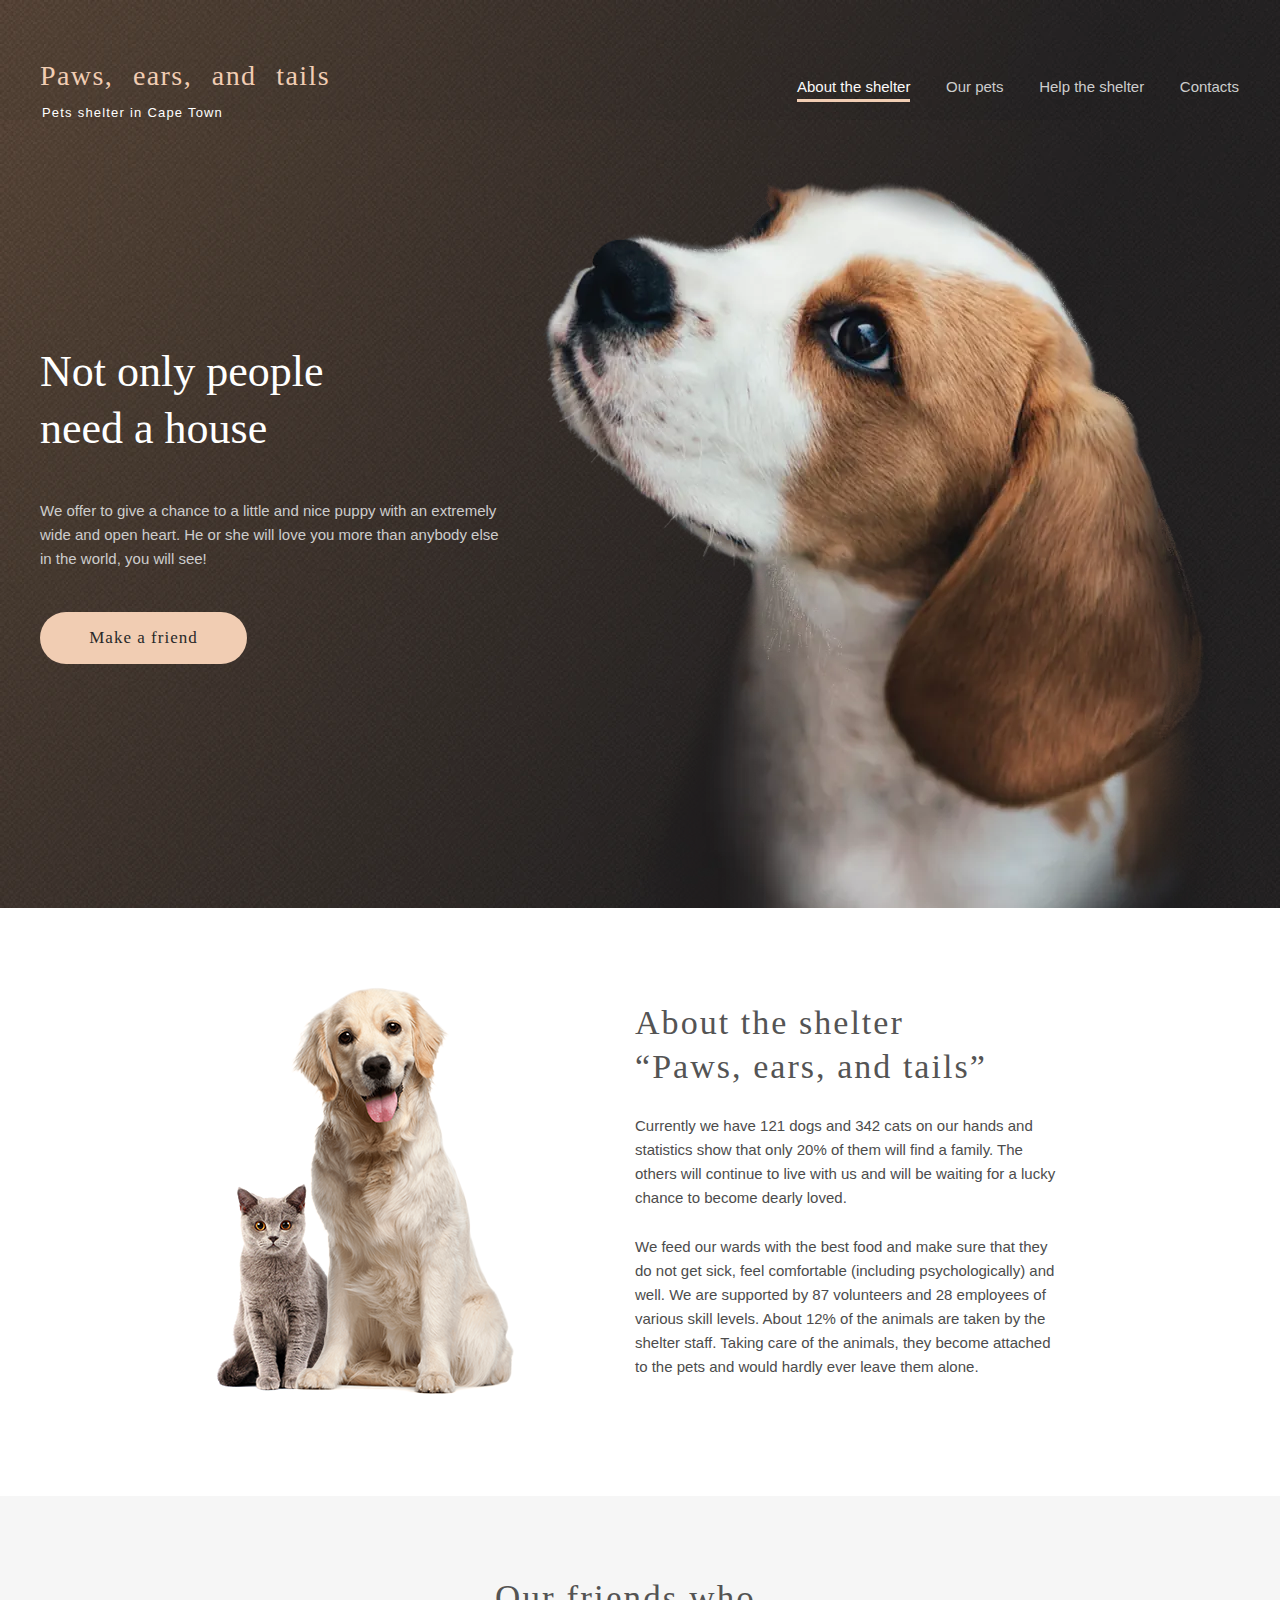
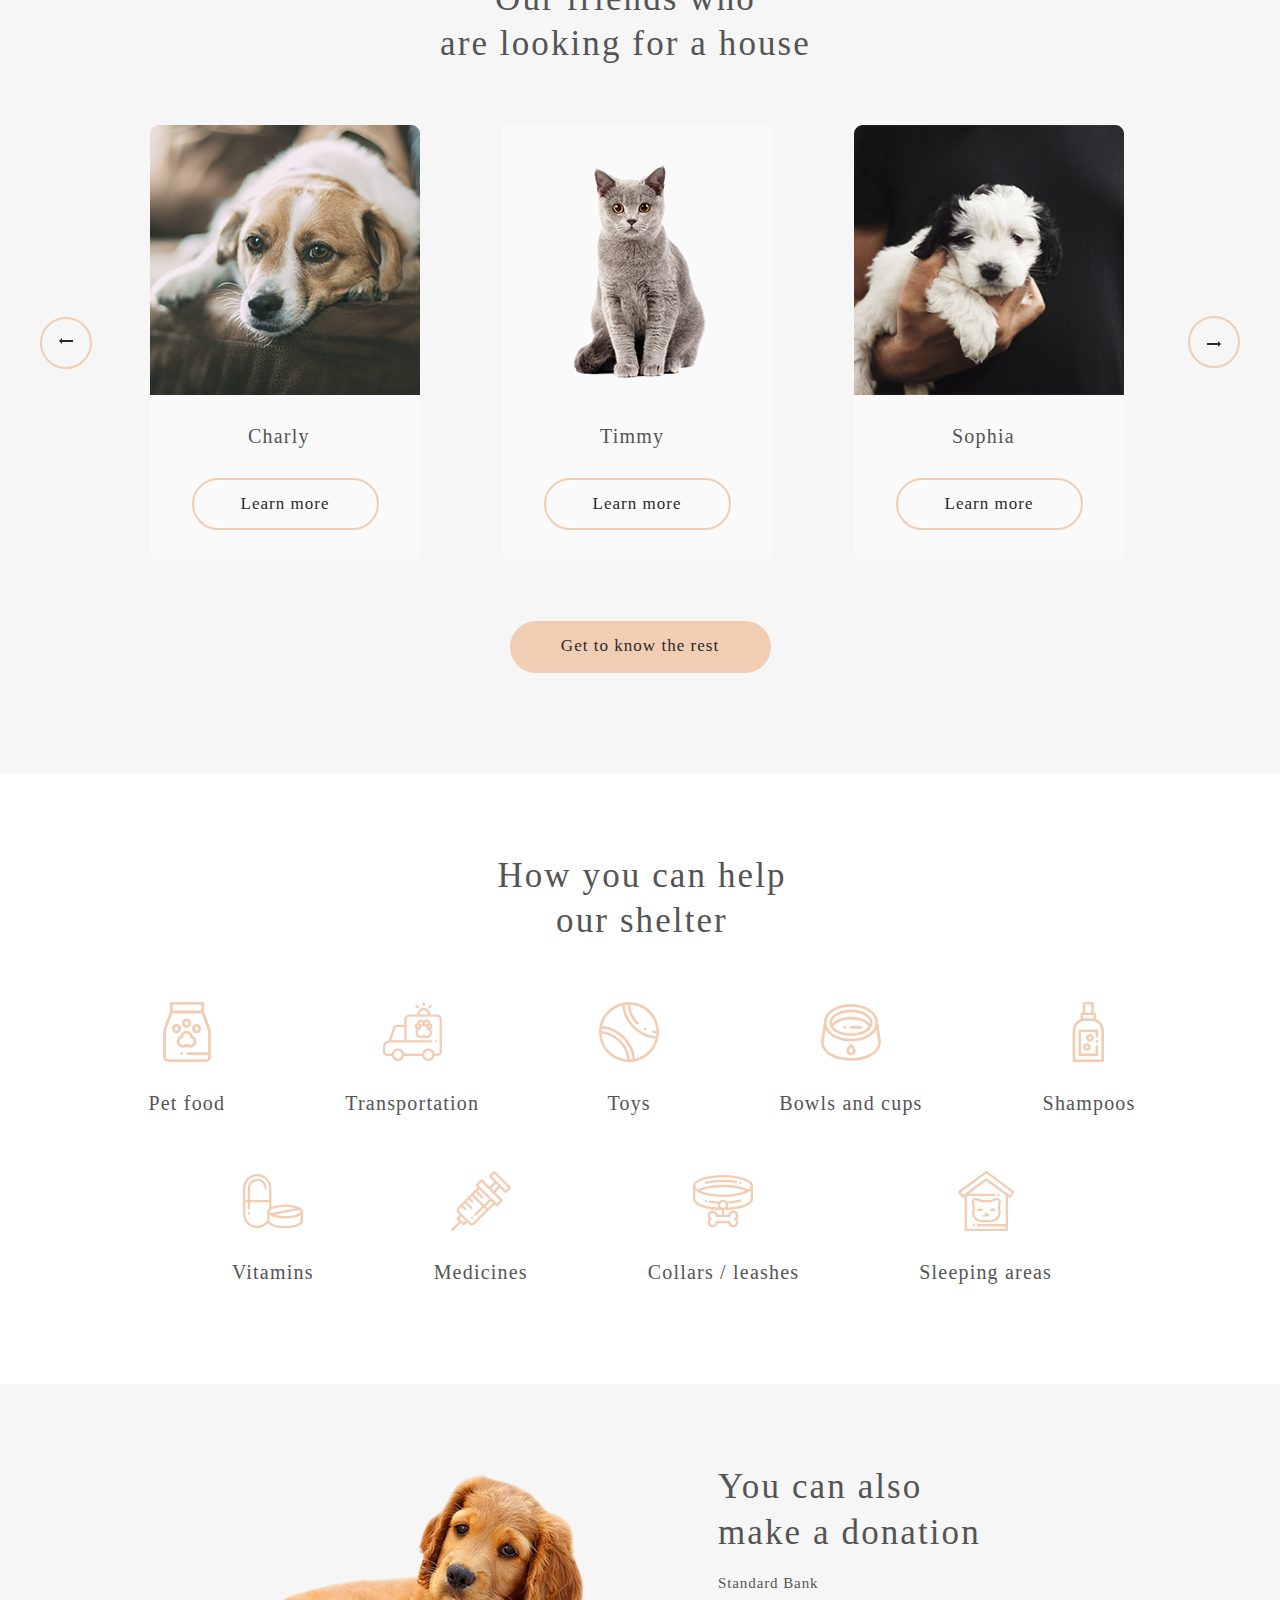
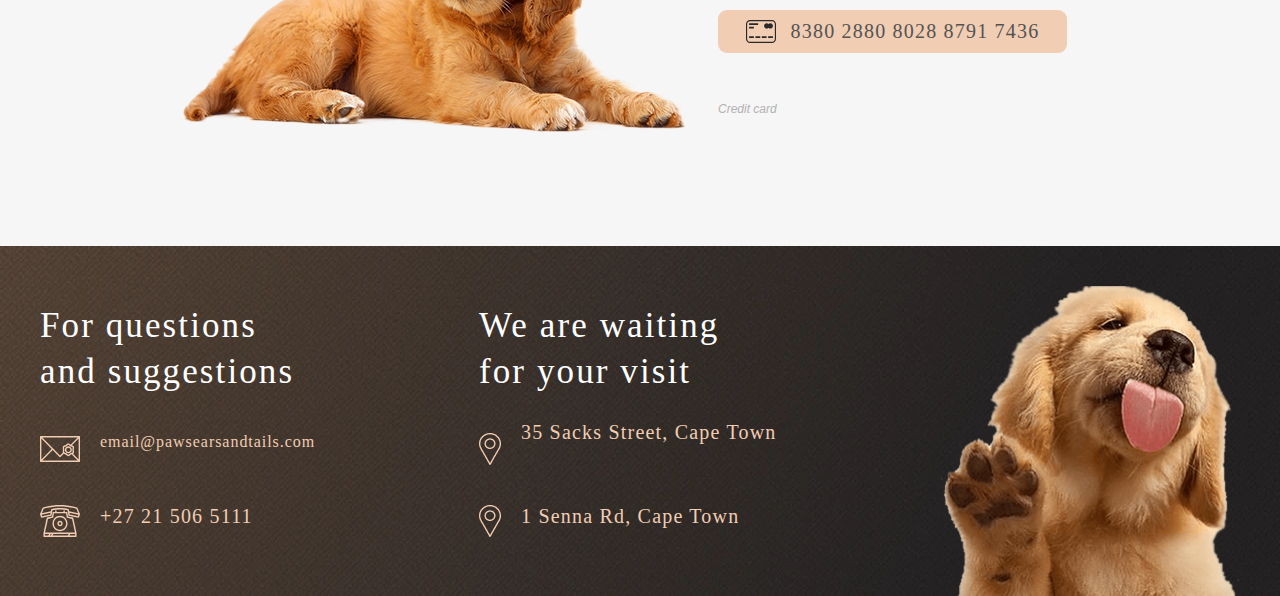
==== index.html @ d5a1379d "add index.html in root dir" ====
<!DOCTYPE html>
<html lang="en">

<head>
    <meta charset="UTF-8">
    <meta http-equiv="X-UA-Compatible" content="IE=edge">
    <meta name="viewport" content="width=device-width, initial-scale=1.0">
    <title>Paws, ears, and tails - a pet sheslter</title>
    <link rel="stylesheet" href="./pages/main/style.css">
    <link rel="icon" type="image/x-icon" href="favicon.ico">
</head>

<body>
    <div class="popup-pad">
        <div class="popup-window">
            <button class="close_buton">
                <img class="modal_close" src="./assets/icons/close.svg" alt="Modal window close button">
            </button>
            <div class="popup-image"><img id="popup-image" src="./assets/images/scarlett.png" alt="Scarlett"></div>
            <div class="popup-text" id="popup-text">
                <div class="popup-name">Jennifer</div>
                <div class="popup-typebreed">Dog - Jack Russell Terrier</div>
                <div class="popup-description">Scarlett is a happy, playful girl who will make you laugh and smile. She
                    forms a bond quickly and will make a loyal
                    companion and a wonderful family dog or a good companion for a single individual too since she likes
                    to hang out and be
                    with her human.</div>
                <ul class="popup-ul">
                    <li><span>Age:</span> 2 months</li>
                    <li><span>Inoculations:</span> parainfluenza</li>
                    <li><span>Diseases:</span> ---</li>
                    <li><span>Parasites:</span> ---</li>
                </ul>

            </div>
        </div>
    </div>
    <div class="burger-button">
        <a href="javascript:void(0);" class="icon">
            <div class="hamburger">
                <div class="hamburger__line"></div>
                <div class="hamburger__line"></div>
                <div class="hamburger__line"></div>
            </div>
        </a>
    </div>
    <div class="black-pad"></div>
    <div class=" burger-menu-outer">
        <div class="mobile-container" id="hamburger-menu">
            <!-- Top Navigation Menu -->
            <!-- <div class="topnav"> -->
            <!-- <a href="#home" class="active">Logo</a> -->
            <div class="mobile-header-section">
                <div class="wrapper">
                    <header>
                        <div class="mobile-header">
                            <div class="mobile-menu-container">
                                <div class="mobile-menu-top">
                                    <div class="mobile-logo">
                                        <a href="./main/index.html">
                                            <h1 class="mobile-logo-title">Paws, ears, and tails<span></span>
                                            </h1>
                                            <div class="mobile-logo-subtitle">Pets shelter in Cape Town<span></span>
                                            </div>
                                        </a>
                                    </div>
                                </div>
                                <nav class="mobile-nav">
                                    <ul class="mobile-nav-links">
                                        <li class="mobile-nav-links-item active">
                                            About the shelter
                                        </li>
                                        <li class="mobile-nav-links-item"><a href="../pets/index.html">Our pets</a></li>
                                        <li class="mobile-nav-links-item"><a href="#help">Help the shelter</a></li>
                                        <li class="mobile-nav-links-item"><a href="#footer">Contacts</a></li>
                                    </ul>
                                </nav>
                            </div>
                        </div>
                    </header>
                </div>
            </div>
        </div>
    </div>
    <div class="header-section">
        <div class="wrapper">
            <header>
                <div class="header">
                    <div class="header-logo"><a href="./pages/main/index.html">
                            <h1 class="header-logo-title">Paws, ears, and tails<span></span>
                            </h1>
                            <div class="header-logo-subtitle">Pets shelter in Cape Town<span></span></div>
                        </a>

                    </div>
                    <nav class="header-nav">
                        <ul class="header-nav-links">
                            <li class="header-nav-links-item active">
                                About the shelter
                            </li>
                            <li class="header-nav-links-item"><a href="./pages/pets/index.html">Our pets</a></li>
                            <li class="header-nav-links-item"><a href="#help">Help the shelter</a></li>
                            <li class="header-nav-links-item"><a href="#footer">Contacts</a></li>
                        </ul>
                    </nav>
                </div>

            </header>
        </div>
    </div>
    <!--  START-SCREEN SECTION -->
    <section class="section-start-screen">
        <div class="wrapper">
            <main class="start-screen-content">
                <div class="content">
                    <div class="content-heading">
                        Not only people need a house
                    </div>
                    <div class="content-subheading">
                        We offer to give a chance to a little
                        and nice puppy with an extremely wide and
                        open heart. He or she will love you more
                        than anybody else in the world, you will see!
                    </div>
                    <div class="button-primary-wrapper">
                        <div class="button-primary">
                            <a href="#pets">
                                <div class="button-primary-text">
                                    Make a friend
                                </div>
                            </a>
                        </div>
                    </div>
                </div>
                <div class="start-screen-image">
                    <img src="./assets/images/start-screen-puppy.webp" alt="Paws, ears, and tails" class="start-screen">
                </div>
            </main>
        </div>
    </section>

    <!-- ABOUT SECTION -->
    <section class="section-about" id="about">
        <div class="wrapper">
            <main class="about-content">
                <div class="about-image">
                    <img src="./assets/images/about-pets.png" alt="Cat and dog">
                </div>
                <div class="about-content-text">
                    <div class="about-content-heading">
                        About the shelter “Paws, ears, and tails”
                    </div>
                    <div class="about-content-subheading">
                        Currently we have 121 dogs and 342 cats on our hands and statistics show that only 20% of them
                        will find a family. The
                        others will continue to live with us and will be waiting for a lucky chance to become dearly
                        loved.
                    </div>
                    <div class="about-content-subheading">
                        We feed our wards with the best food and make sure that they do not get sick, feel comfortable
                        (including
                        psychologically) and well. We are supported by 87 volunteers and 28 employees of various skill
                        levels. About 12% of the
                        animals are taken by the shelter staff. Taking care of the animals, they become attached to the
                        pets and would hardly
                        ever leave them alone.
                    </div>
                </div>

            </main>
        </div>
    </section>


    <!-- PETS SECTION with slider-->
    <section class="section-pets" id="pets">
        <div class="wrapper">
            <main class="pets-content">
                <div class="pets-content-heading">
                    Our friends who</br>
                    are looking for a house
                </div>
                <div class="slider">
                    <div class="slider-arrow">
                        <div class="button-arrow" id="button-left1">
                            <!-- <a href=""> -->
                            <img src="./assets/icons/arrow-left.png" alt="Arrow left" class="slider-arrow-img">
                            <!-- </a> -->
                        </div>
                    </div>
                    <div class="carousel-wrapper" id="carousel-wrapper">
                        <div class="carousel" id="carousel">
                            <div class="carousel-cards" id="cards-left">
                                <div class="card">
                                    <img src="./assets/images/pets-katrine.png" alt="Katrine's photo"
                                        class="card-image">
                                    <div class="card-name">Katrine</div>
                                    <div class="card-button">
                                        <a href="">
                                            <div class="card-button-text">Learn more</div>
                                        </a>
                                    </div>
                                </div>
                                <div class="card">
                                    <img src="./assets/images/pets-jennifer.png" alt="Jennifer's photo"
                                        class="card-image">
                                    <div class="card-name">Jennifer</div>
                                    <div class="card-button">
                                        <a href="">
                                            <div class="card-button-text">Learn more</div>
                                        </a>
                                    </div>
                                </div>
                                <div class="card">
                                    <img src="./assets/images/pets-woody.png" alt="Woody's photo" class="card-image">
                                    <div class="card-name">Woody</div>
                                    <div class="card-button">
                                        <a href="">
                                            <div class="card-button-text">Learn more</div>
                                        </a>
                                    </div>
                                </div>
                            </div>
                            <div class="carousel-cards" id="cards-active">
                                <div class="card">
                                    <img src="./assets/images/pets-katrine.png" alt="Katrine's photo"
                                        class="card-image">
                                    <div class="card-name">Katrine</div>
                                    <div class="card-button">
                                        <a href="">
                                            <div class="card-button-text">Learn more</div>
                                        </a>
                                    </div>
                                </div>
                                <div class="card">
                                    <img src="./assets/images/pets-jennifer.png" alt="Jennifer's photo"
                                        class="card-image">
                                    <div class="card-name">Jennifer</div>
                                    <div class="card-button">
                                        <a href="">
                                            <div class="card-button-text">Learn more</div>
                                        </a>
                                    </div>
                                </div>
                                <div class="card">
                                    <img src="./assets/images/pets-woody.png" alt="Woody's photo" class="card-image">
                                    <div class="card-name">Woody</div>
                                    <div class="card-button">
                                        <a href="">
                                            <div class="card-button-text">Learn more</div>
                                        </a>
                                    </div>
                                </div>
                            </div>
                            <div class="carousel-cards" id="cards-right">
                                <div class="card">
                                    <img src="./assets/images/pets-katrine.png" alt="Katrine's photo"
                                        class="card-image">
                                    <div class="card-name">Katrine</div>
                                    <div class="card-button">
                                        <a href="">
                                            <div class="card-button-text">Learn more</div>
                                        </a>
                                    </div>
                                </div>
                                <div class="card">
                                    <img src="./assets/images/pets-jennifer.png" alt="Jennifer's photo"
                                        class="card-image">
                                    <div class="card-name">Jennifer</div>
                                    <div class="card-button">
                                        <a href="">
                                            <div class="card-button-text">Learn more</div>
                                        </a>
                                    </div>
                                </div>
                                <div class="card">
                                    <img src="./assets/images/pets-woody.png" alt="Woody's photo" class="card-image">
                                    <div class="card-name">Woody</div>
                                    <div class="card-button">
                                        <a href="">
                                            <div class="card-button-text">Learn more</div>
                                        </a>
                                    </div>
                                </div>
                            </div>
                        </div>
                    </div>
                    <div class="slider-arrow right">
                        <div class="button-arrow" id="button-right1">
                            <!-- <a href=""> -->
                            <img src="./assets/icons/arrow-left.png" alt="Arrow right" class="slider-arrow-img">
                            <!-- </a> -->
                        </div>
                    </div>
                    <div class="slider-arrows-mobile">
                        <div class="slider-arrow">
                            <div class="button-arrow" id="button-left2">
                                <!-- <a href=""> -->
                                <img src="./assets/icons/arrow-left.png" alt="Arrow left" class="slider-arrow-img">
                                <!-- </a> -->
                            </div>
                        </div>
                        <div class="slider-arrow right">
                            <div class="button-arrow" id="button-right2">
                                <!-- <a href=""> -->
                                <img src="./assets/icons/arrow-left.png" alt="Arrow right" class="slider-arrow-img">
                                <!-- </a> -->
                            </div>
                        </div>
                    </div>
                </div>

                <div class="button-primary" id="button-pets">
                    <a href="./pages/pets/index.html">
                        <div class="card-button-text">Get to know the rest</div>
                    </a>
                </div>

        </div>
        </main>
        </div>
    </section>

    <!-- HELP SECTION -->
    <section class="section-help" id="help">
        <div class="wrapper">
            <main class="help-content">
                <div class="help-content-heading">
                    How you can help<br />
                    our shelter
                </div>
                <div class="help-list">
                    <div class="help-card">
                        <img src="./assets/icons/icon-pet-food.svg" alt="Pet food" class="help-card-image">
                        <div class="help-card-text">Pet food</div>
                    </div>
                    <div class="help-card">
                        <img src="./assets/icons/icon-transportation.svg" alt="Transportation" class="help-card-image">
                        <div class="help-card-text">Transportation</div>
                    </div>
                    <div class="help-card">
                        <img src="./assets/icons/icon-toys.svg" alt="Toys" class="help-card-image">
                        <div class="help-card-text">Toys</div>
                    </div>
                    <div class="help-card">
                        <img src="./assets/icons/icon-bowls-and-cups.svg" alt="Bowls and cups" class="help-card-image">
                        <div class="help-card-text">Bowls and cups</div>
                    </div>
                    <div class="help-card">
                        <img src="./assets/icons/icon-shampoos.svg" alt="Shampoos" class="help-card-image">
                        <div class="help-card-text">Shampoos</div>
                    </div>
                    <div class="help-card">
                        <img src="./assets/icons/icon-vitamins.svg" alt="Vitamins" class="help-card-image">
                        <div class="help-card-text">Vitamins</div>
                    </div>
                    <div class="help-card">
                        <img src="./assets/icons/icon-medicines.svg" alt="Medicines" class="help-card-image">
                        <div class="help-card-text">Medicines</div>
                    </div>
                    <div class="help-card">
                        <img src="./assets/icons/icon-collars-leashes.svg" alt="Collars / leashes"
                            class="help-card-image">
                        <div class="help-card-text">Collars / leashes</div>
                    </div>
                    <div class="help-card">
                        <img src="./assets/icons/icon-sleeping-area.svg" alt="Sleeping areas" class="help-card-image">
                        <div class="help-card-text">Sleeping areas</div>
                    </div>
                </div>
        </div>

        </main>
        </div>
    </section>

    <!-- DONATION SECTION -->
    <section class="section-donation" id="donation">
        <div class="wrapper">
            <main class="donation-content">
                <img src="./assets/images/donation-dog.png" alt="" class="donation-image">
                <div class="donation-content-text">
                    <div class="donation-content-heading">
                        You can also<br /> make a donation
                    </div>
                    <div class="donation-content-bank-name">
                        Standard Bank
                    </div>
                    <a href="#" onClick="()=>{return false;}">

                        <div class="donation-credit-card">
                            <img src="./assets/icons/credit-card.svg" alt="Credit card">
                            <div class="donation-credit-card-number">
                                8380 2880 8028 8791 7436
                            </div>
                        </div>
                    </a>
                    <div class="donation-content-legal">
                        Credit card
                    </div>
                </div>

            </main>
        </div>
    </section>

    <!--  FOOTER SECTION -->
    <footer class="section-footer" id="footer">
        <div class="wrapper">
            <div class="footer-content">
                <div class="footer-item-wrapper">
                    <div class="footer-item">
                        <div class="footer-item-header">For questions and suggestions</div>
                        <div class="footer-item-content">
                            <a href="mailto:email@pawsearsandtails.com">
                                <div class="footer-item-subitem">
                                    <img src="./assets/icons/icon-email.svg" alt="Email" class="footer-subitem-icon">
                                    <div class="footer-subitem-text email">
                                        email@pawsearsandtails.com
                                    </div>
                                </div>
                            </a>
                            <a href="tel:+27 21 506 5111">
                                <div class="footer-item-subitem">
                                    <img src="./assets/icons/icon-phone.svg" alt="Phone" class="footer-subitem-icon">
                                    <div class="footer-subitem-text">
                                        +27 21 506 5111
                                    </div>
                                </div>
                            </a>
                        </div>
                    </div>
                    <div class="footer-item">
                        <div class="footer-item-header">We are waiting for your visit</div>
                        <div class="footer-item-content">
                            <a href="https://goo.gl/maps/wbUHh51VkLNTxaGi9" target="_blank">
                                <div class="footer-item-subitem">
                                    <img src="./assets/icons/icon-marker.png" alt="Location"
                                        class="footer-subitem-icon">
                                    <div class="footer-subitem-text" style="position: relative; bottom: 12px;">
                                        35 Sacks Street, Cape Town
                                    </div>
                                </div>
                            </a>
                            <a href="https://goo.gl/maps/Tw4FSCogZm7QoNA98" target="_blank">
                                <div class="footer-item-subitem">
                                    <img src="./assets/icons/icon-marker.png" alt="Location"
                                        class="footer-subitem-icon">
                                    <div class="footer-subitem-text">
                                        1 Senna Rd, Cape Town
                                    </div>
                                </div>
                            </a>
                        </div>
                    </div>
                </div>
                <div class="footer-image-wrapper">
                    <img src="./assets/images/footer-puppy.png" alt="Puppy" class="footer-image">
                </div>
            </div>
        </div>
        </div>
    </footer>

    <script>
        const data = [
            {
                "name": "Jennifer",
                "img": "./assets/images/jennifer.png",
                "type": "Dog",
                "breed": "Labrador",
                "description": "Jennifer is a sweet 2 months old Labrador that is patiently waiting to find a new forever home. This girl really enjoys being able to go outside to run and play, but won't hesitate to play up a storm in the house if she has all of her favorite toys.",
                "age": "2 months",
                "inoculations": ["none"],
                "diseases": ["none"],
                "parasites": ["none"]
            },
            {
                "name": "Sophia",
                "img": "./assets/images/sophia.png",
                "type": "Dog",
                "breed": "Shih tzu",
                "description": "Sophia here and I'm looking for my forever home to live out the best years of my life. I am full of energy. Everyday I'm learning new things, like how to walk on a leash, go potty outside, bark and play with toys and I still need some practice.",
                "age": "1 month",
                "inoculations": ["parvovirus"],
                "diseases": ["none"],
                "parasites": ["none"]
            },
            {
                "name": "Woody",
                "img": "./assets/images/woody.png",
                "type": "Dog",
                "breed": "Golden Retriever",
                "description": "Woody is a handsome 3 1/2 year old boy. Woody does know basic commands and is a smart pup. Since he is on the stronger side, he will learn a lot from your training. Woody will be happier when he finds a new family that can spend a lot of time with him.",
                "age": "3 years 6 months",
                "inoculations": ["adenovirus", "distemper"],
                "diseases": ["right back leg mobility reduced"],
                "parasites": ["none"]
            },
            {
                "name": "Scarlett",
                "img": "./assets/images/scarlett.png",
                "type": "Dog",
                "breed": "Jack Russell Terrier",
                "description": "Scarlett is a happy, playful girl who will make you laugh and smile. She forms a bond quickly and will make a loyal companion and a wonderful family dog or a good companion for a single individual too since she likes to hang out and be with her human.",
                "age": "3 months",
                "inoculations": ["parainfluenza"],
                "diseases": ["none"],
                "parasites": ["none"]
            },
            {
                "name": "Katrine",
                "img": "./assets/images/katrine.png",
                "type": "Cat",
                "breed": "British Shorthair",
                "description": "Katrine is a beautiful girl. She is as soft as the finest velvet with a thick lush fur. Will love you until the last breath she takes as long as you are the one. She is picky about her affection. She loves cuddles and to stretch into your hands for a deeper relaxations.",
                "age": "6 months",
                "inoculations": ["panleukopenia"],
                "diseases": ["none"],
                "parasites": ["none"]
            },
            {
                "name": "Timmy",
                "img": "./assets/images/timmy.png",
                "type": "Cat",
                "breed": "British Shorthair",
                "description": "Timmy is an adorable grey british shorthair male. He loves to play and snuggle. He is neutered and up to date on age appropriate vaccinations. He can be chatty and enjoys being held. Timmy has a lot to say and wants a person to share his thoughts with.",
                "age": "2 years 3 months",
                "inoculations": ["calicivirus", "viral rhinotracheitis"],
                "diseases": ["kidney stones"],
                "parasites": ["none"]
            },
            {
                "name": "Freddie",
                "img": "./assets/images/freddie.png",
                "type": "Cat",
                "breed": "British Shorthair",
                "description": "Freddie is a little shy at first, but very sweet when he warms up. He likes playing with shoe strings and bottle caps. He is quick to learn the rhythms of his human’s daily life. Freddie has bounced around a lot in his life, and is looking to find his forever home.",
                "age": "2 months",
                "inoculations": ["rabies"],
                "diseases": ["none"],
                "parasites": ["none"]
            },
            {
                "name": "Charly",
                "img": "./assets/images/charly.png",
                "type": "Dog",
                "breed": "Jack Russell Terrier",
                "description": "This cute boy, Charly, is three years old and he likes adults and kids. He isn’t fond of many other dogs, so he might do best in a single dog home. Charly has lots of energy, and loves to run and play. We think a fenced yard would make him very happy.",
                "age": "8 years",
                "inoculations": ["bordetella bronchiseptica", "leptospirosis"],
                "diseases": ["deafness", "blindness"],
                "parasites": ["lice", "fleas"]
            }
        ];

        data.forEach((item, id) => item.id = id)
        function shuffleArray(array) {
            let currentIndex = array.length, randomIndex;

            console.log('>', ...array.map(a => a.name))

            // While there remain elements to shuffle.
            while (currentIndex != 0) {

                // Pick a remaining element.
                randomIndex = Math.floor(Math.random() * currentIndex);
                currentIndex--;

                // And swap it with the current element.
                [array[currentIndex], array[randomIndex]] = [
                    array[randomIndex], array[currentIndex]];
            }

            console.log('>', ...array.map(a => a.name))
            return [...array];
        }

        const randomPets = shuffleArray([...data])

        let activePets = randomPets.slice(0, 3)
        let leftPets = randomPets.slice(3, 6)
        let rightPets = randomPets.slice(5, 8)

        // left: 37, up: 38, right: 39, down: 40,
        // spacebar: 32, pageup: 33, pagedown: 34, end: 35, home: 36
        var keys = { 37: 1, 38: 1, 39: 1, 40: 1 };

        function preventDefault(e) {
            e.preventDefault();
        }

        function preventDefaultForScrollKeys(e) {
            if (keys[e.keyCode]) {
                preventDefault(e);
                return false;
            }
        }

        // modern Chrome requires { passive: false } when adding event
        var supportsPassive = false;
        try {
            window.addEventListener("test", null, Object.defineProperty({}, 'passive', {
                get: function () { supportsPassive = true; }
            }));
        } catch (e) { }

        var wheelOpt = supportsPassive ? { passive: false } : false;
        var wheelEvent = 'onwheel' in document.createElement('div') ? 'wheel' : 'mousewheel';

        // call this to Disable
        function disableScroll() {
            // window.addEventListener('DOMMouseScroll', preventDefault, false); // older FF
            // window.addEventListener(wheelEvent, preventDefault, wheelOpt); // modern desktop
            // window.addEventListener('touchmove', preventDefault, wheelOpt); // mobile
            // window.addEventListener('keydown', preventDefaultForScrollKeys, false);
            document.querySelector('body').style.overflow = 'hidden'
        }

        // call this to Enable
        function enableScroll() {
            // window.removeEventListener('DOMMouseScroll', preventDefault, false);
            // window.removeEventListener(wheelEvent, preventDefault, wheelOpt);
            // window.removeEventListener('touchmove', preventDefault, wheelOpt);
            // window.removeEventListener('keydown', preventDefaultForScrollKeys, false);
            document.querySelector('body').style.overflow = 'auto'
        }


        window.onload = function () {
            console.log('page loaded');

            addClickHandler()
        }


        const addClickHandler = () => {
            console.log('addClickHandler run')
            document.querySelector('.burger-button>a').addEventListener('click', showHide)
            // document.querySelector('body').addEventListener('click', hide)
            document.querySelector('.burger-menu-outer').addEventListener('click', hideBurger)
        }


        const hideBurger = () => {
            document.getElementById("hamburger-menu").classList.remove("mobile-container-open")
            document.getElementsByClassName("hamburger")[0].classList.remove("hamburger-open")
            document.querySelector('.black-pad').style.display = 'none'
            document.querySelector('.black-pad').style.backgroundColor = 'rgba(0, 0, 0, 0)'
            // document.querySelector('.black-pad').style.backgroundColor = 'green'
            document.getElementsByClassName("burger-menu-outer")[0].classList.remove("burger-menu-outer-open")
            enableScroll();
        }

        const showBurger = () => {
            document.getElementById("hamburger-menu").classList.add("mobile-container-open")
            document.getElementsByClassName("hamburger")[0].classList.add("hamburger-open")
            document.querySelector('.black-pad').style.display = 'block'
            setTimeout(() => {
                document.querySelector('.black-pad').style.backgroundColor = 'rgba(41, 41, 41, 0.6)'
            }, 1);
            // document.querySelector('.black-pad').style.backgroundColor = 'blue'
            document.getElementsByClassName("burger-menu-outer")[0].classList.add("burger-menu-outer-open")
            disableScroll()
        }


        function showHide() {
            var x = document.getElementById("hamburger-menu")

            if (x.classList.contains("mobile-container-open")) {
                hideBurger()
            } else {
                showBurger()
            }
        }

        const CAROUSEL = document.querySelector('#carousel')
        const BTN_LEFT1 = document.querySelector('#button-left1')
        const BTN_LEFT2 = document.querySelector('#button-left2')
        const BTN_RIGHT1 = document.querySelector('#button-right1')
        const BTN_RIGHT2 = document.querySelector('#button-right2')

        const moveLeft = () => {
            console.log('btn-left click')
            CAROUSEL.classList.add('transition-left')
            BTN_LEFT1.removeEventListener('click', moveLeft)
            BTN_LEFT2.removeEventListener('click', moveLeft)
            BTN_RIGHT1.removeEventListener('click', moveRight)
            BTN_RIGHT2.removeEventListener('click', moveRight)
        }

        const moveRight = () => {
            console.log('btn-left click')
            CAROUSEL.classList.add('transition-right')
            BTN_LEFT1.removeEventListener('click', moveLeft)
            BTN_LEFT2.removeEventListener('click', moveLeft)
            BTN_RIGHT1.removeEventListener('click', moveRight)
            BTN_RIGHT2.removeEventListener('click', moveRight)
        }

        BTN_LEFT1.addEventListener('click', moveLeft)
        BTN_LEFT2.addEventListener('click', moveLeft)
        BTN_RIGHT1.addEventListener('click', moveRight)
        BTN_RIGHT2.addEventListener('click', moveRight)



        /******************************/




        const fillCarouselCards = (arr) => {
            const result = arr.map(card => {
                return `
                <div class="card" onClick="showPet('${card.id}')">
                    <img src="${card.img}" alt="${card.name}'s photo" class="card-image">
                    <div class="card-name">${card.name}</div>
                    <div class="card-button">
                        
                            <div class="card-button-text">Learn more</div>
                        
                    </div>
                </div>
                `
            })
            return result.join('           ')
        }


        const getAvailablePets = () => {
            return randomPets.filter(item => !activePets.includes(item))

        }
        // console.log(...getAvailablePets(activePets).map(a => a.name))
        // console.log(...activePets.map(a => a.name))

        const firstFillCarousel = () => {


            // console.log(...availablePets.map(a => a.name))
            // console.log(...leftPets.map(a => a.name))
            // console.log(...activePets.map(a => a.name))
            // console.log(...rightPets.map(a => a.name))
            // console.log(fillCarouselCards(activePets))

            document.querySelector('#cards-left').innerHTML = fillCarouselCards(leftPets)
            document.querySelector('#cards-active').innerHTML = fillCarouselCards(activePets)
            document.querySelector('#cards-right').innerHTML = fillCarouselCards(rightPets)
        }
        firstFillCarousel()

        CAROUSEL.addEventListener('animationend', (animationEvent) => {
            console.log(animationEvent.animationName)
            if (animationEvent.animationName === 'move-left') {
                CAROUSEL.classList.remove('transition-left')
                const leftItems = document.querySelector('#cards-left').innerHTML

                document.querySelector('#cards-active').innerHTML = leftItems

                activePets = [...leftPets]
                leftPets = shuffleArray(getAvailablePets()).slice(0, 3)
                rightPets = shuffleArray(getAvailablePets()).slice(2, 6)
                document.querySelector('#cards-left').innerHTML = fillCarouselCards([...leftPets])
                document.querySelector('#cards-right').innerHTML = fillCarouselCards([...rightPets])


            } else {
                CAROUSEL.classList.remove('transition-right')
                const rightItems = document.querySelector('#cards-right').innerHTML

                document.querySelector('#cards-active').innerHTML = rightItems

                activePets = [...rightPets]
                leftPets = shuffleArray(getAvailablePets()).slice(0, 3)
                rightPets = shuffleArray(getAvailablePets()).slice(2, 6)
                document.querySelector('#cards-right').innerHTML = fillCarouselCards([...rightPets])
                document.querySelector('#cards-left').innerHTML = fillCarouselCards([...leftPets])


            }
            BTN_LEFT1.addEventListener('click', moveLeft)
            BTN_LEFT2.addEventListener('click', moveLeft)
            BTN_RIGHT1.addEventListener('click', moveRight)
            BTN_RIGHT2.addEventListener('click', moveRight)

        })


        // popup

        document.querySelector('.popup-pad').addEventListener('click', () => {
            document.querySelector('.popup-pad').style.display = 'none'
            enableScroll()
        })

        document.querySelector('.close_buton').addEventListener('click', () => {
            document.querySelector('.popup-pad').style.display = 'none'
            enableScroll()
        })

        document.querySelector('.popup-window').addEventListener('click', (event) => {
            event.stopImmediatePropagation()
        })




        const showPet = (petId) => {
            console.log(petId)
            disableScroll()

            const pet = data[petId];
            document.querySelector('#popup-text').innerHTML =
                `<div class="popup-name">${pet.name}</div>
                <div class="popup-typebreed">${pet.type} - ${pet.breed}</div>
                <div class="popup-description">${pet.description}</div>
                <ul class="popup-ul">
                    <li class='popup-li'><span>Age:</span> ${pet.age}</li>
                    <li class='popup-li'><span>Inoculations:</span> ${pet.inoculations.join(', ')}</li>
                    <li class='popup-li'><span>Diseases:</span> ${pet.diseases.join(', ')}</li>
                    <li class='popup-li'><span>Parasites:</span> ${pet.parasites.join(', ')}</li>
                </ul>`
            document.querySelector('#popup-image').src = pet.img;

            document.querySelector('.popup-pad').style.display = 'flex'


        }

        //close button

        document.querySelector('.popup-window').addEventListener('mouseover', (event) => {
            document.querySelector('.close_buton').style.backgroundColor = 'rgba(255, 255, 255, 0.5)'
            event.stopImmediatePropagation()
        }
        )

        document.querySelector('.close_buton').addEventListener('mouseover', (event) => {
            document.querySelector('.close_buton').style.backgroundColor = '#fddcc4'
            event.stopImmediatePropagation()
        }
        )

        document.querySelector('.popup-pad').addEventListener('mouseover', () =>
            document.querySelector('.close_buton').style.backgroundColor = '#fddcc4'
        )

        document.querySelector('#hamburger-menu').addEventListener('click', (event) => {
            event.stopImmediatePropagation()
        })

    </script>
</body>

</html>
---- pages/main/style.css ----
body {
  margin: 0;
}

.popup-pad {
  width: 100vw;
  height: 100vh;
  position: fixed;
  left: 0;
  top: 0;
  background-color: rgba(29, 29, 29, 0.6);
  z-index: 1000;
  /* display: flex; */
  justify-content: center;
  align-items: center;
  display: none;
}

.popup-window {
  display: flex;
  width: 900px;
  height: 500px;
  background-color: #fafafa;
  position: fixed;
  justify-content: space-between;
  border-radius: 9px;
}

.popup-image {
  width: 500px;
  height: 500px;
}
.popup-image > img {
  width: 100%;
  height: auto;
}

.popup-text {
  width: 351px;
  margin-right: 20px;
  margin-top: 50px;
  font-family: Georgia, "Times New Roman", Times, serif;
  font-weight: 400;
}

.popup-name {
  font-size: 35px;
}

.popup-typebreed {
  font-size: 20px;
  margin-top: 10px;
}

.popup-description {
  font-size: 15px;
  line-height: 16.5px;
  margin-top: 40px;
}

.popup-ul {
  font-size: 15px;
  list-style: none;
  margin-top: 29px;
}
.popup-li {
  padding-top: 11px;
}

.popup-ul li::before {
  content: "\2022"; /* Add content: \2022 is the CSS Code/unicode for a bullet */
  color: #f1cdb3; /* Change the color */
  font-weight: bold; /* If you want it to be bold */
  display: inline-block; /* Needed to add space between the bullet and the text */
  width: 1em; /* Also needed for space (tweak if needed) */
  margin-left: -1em; /* Also needed for space (tweak if needed) */
}

.close_buton {
  width: 52px;
  height: 52px;
  border: 2px solid #f1cdb3;
  -webkit-box-sizing: border-box;
  box-sizing: border-box;
  border-radius: 10rem;
  cursor: pointer;
  background-color: rgba(255, 255, 255, 0.5);

  position: absolute;
  right: -3.2rem;
  top: -3.2rem;
  /* display: -webkit-box; */
  display: -ms-flexbox;
  display: flex;
  -webkit-box-pack: center;
  -ms-flex-pack: center;
  justify-content: center;
  -webkit-box-align: center;
  -ms-flex-align: center;
  align-items: center;
}

.popup-ul > li > span {
  font-weight: 700;
}

.mobile-container {
  display: none;
}

.header-section {
  background: url(../../assets/images/start-screen-gradient-background.webp)
    no-repeat;
  height: 120px;
  background-size: 100%;

  display: flex;
  justify-content: center;
  align-items: center;
}

.section-start-screen {
  background: url(../../assets/images/start-screen-gradient-background.webp)
    no-repeat;
  height: 788px;
  background-size: 100%;

  display: flex;
  justify-content: center;
  align-items: center;
}

.wrapper {
  width: 1500px;
  max-width: 1200px;
  margin: 0 auto;
  display: inline-flex;
  flex-direction: column;
  align-items: stretch;
  justify-content: stretch;
  padding: 0 40px;
}

header {
  /* to avoid margin top collapse */
  display: inline-block;
  width: 100%;
  padding-top: 1px;
}
.header {
  margin-top: 60px;
  display: flex;
  align-items: center; /*center children*/
  justify-content: space-between;
}
.header-logo {
  display: flex;
  flex-direction: column;
  justify-content: space-between;
  width: 290px;
  height: 60px;
}

.header-logo-title {
  height: 35px;
  font-family: "Georgia";
  font-style: normal;
  font-weight: 400;
  font-size: 28px;
  line-height: 110%;
  /* or 35px */

  letter-spacing: 0.05em;
  color: #f1cdb3;

  text-align: justify;
  margin-top: 0px;
  margin-bottom: 27px;
}

.header-logo span {
  content: "";
  background-color: red;
  width: 100%;
  height: 0em;
  display: inline-block;
}

.header-logo-subtitle {
  width: 181px;
  font-family: "Arial";
  font-style: normal;
  font-weight: 400;
  font-size: 13px;
  line-height: 15px;
  letter-spacing: 0.09em;
  margin-top: -18px;

  color: #ffffff;
  margin-left: 2px;

  text-align: justify;
}

.header-logo-subtitle span {
  content: "";
  background-color: red;
  width: 100%;
  height: 0em;
  display: inline-block;
}

.header-nav {
  width: 443px;
}
.header-nav-links {
  display: flex;
  flex-direction: row;
  list-style-type: none;
  justify-content: space-between;
  padding: 0 1px 0 0;
  margin-top: 0px;
  margin-bottom: 4px;
}

.header-nav-links-item {
  font-family: "Arial";
  font-style: normal;
  font-weight: 400;
  font-size: 15px;
  line-height: 160%;
  display: inline-block;
  /* color-dark-s */

  color: #cdcdcd;
}

.header-nav-links-item > a:hover {
  color: #fafafa;
}

a {
  color: inherit; /* blue colors for links too */
  text-decoration: inherit; /* no underline */
}
.header-nav-links-item.active {
  border-bottom: 3px solid #f1cdb3;
  cursor: default;
  color: #fafafa;
}

.start-screen-content {
  display: flex;
  margin-top: 60px;
  justify-content: space-between;
  height: 728px;
}

.content {
  width: calc(1200px * 460 / 1200);
  height: 402px;
  align-self: center;
}
.content-heading {
  width: 310px;
  font-family: "Georgia";
  font-style: normal;
  font-weight: 400;
  font-size: 44px;
  line-height: 130%;
  /* or 57px */

  display: flex;
  align-items: center;

  /* color-light-xl */

  color: #ffffff;
}
.content-subheading {
  width: 460px;
  height: 72px;
  left: calc(50% - 460px / 2);
  bottom: 94px;

  /* paragraph-l */

  font-family: "Arial";
  font-style: normal;
  font-weight: 400;
  font-size: 15px;
  line-height: 160%;
  /* or 24px */

  display: flex;
  align-items: center;

  /* color-dark-s */

  color: #cdcdcd;
  margin-top: 42px;
}

.button-primary {
  display: flex;
  flex-direction: column;
  align-items: center;
  justify-content: center;
  width: 207px;
  height: 52px;

  /* color-primary */

  background: #f1cdb3;
  border-radius: 100px;

  margin-top: 41px;
}

.button-primary:hover {
  background-color: #fddcc4;
}
.button-primary-text {
  font-family: "Georgia";
  font-style: normal;
  font-weight: 400;
  font-size: 17px;
  line-height: 130%;
  /* identical to box height, or 22px */

  letter-spacing: 0.06em;

  /* color-dark-3xl */

  color: #292929;

  /* Inside auto layout */

  flex: none;
  order: 0;
  flex-grow: 0;
  margin: 10px 0px;
}

.start-screen-image {
  width: calc(1200px * 698 / 1200);
  /* background: url(../../assets/images/start-screen-puppy.png); */
  /* background-size: auto; */
}

img.start-screen {
  /* height: 728px; */
  width: 100%;
}

/* ABOUT SECTION  */
.section-about {
  height: 588px;

  display: flex;
  justify-content: center;
  align-items: center;
}
.about-content {
  display: flex;
  margin-top: -23px;
  justify-content: center;
  height: 408px;
  gap: 120px;
}
.about-image {
  width: calc(1200px * 300 / 1200);
  position: relative;
  /* height: calc(1200 * 608px / 1200); */
  /* background: url(../../assets/images/about-pets.png) no-repeat;
  background-size: auto; */
}

.about-image > img {
  width: 100%;
  position: absolute;
  bottom: 0px;
}

.about-content-text {
  width: calc(1200px * 430 / 1200);
  margin-top: 14px;
}

.about-content-heading {
  width: 380px;
  font-family: "Georgia";
  font-style: normal;
  font-weight: 400;
  font-size: 34px;
  line-height: 130%;
  /* or 45px */

  letter-spacing: 0.06em;

  /* color-dark-l */

  color: #545454;
}
.about-content-subheading {
  width: 430px;

  /* paragraph-l */

  font-family: "Arial";
  font-style: normal;
  font-weight: 400;
  font-size: 15px;
  line-height: 160%;

  /* color-dark-xl */

  color: #4c4c4c;
  margin-top: 25px;
}

/* SECTION PETS */
.section-pets {
  height: 877px;
  background-color: #f6f6f6;

  display: flex;
  justify-content: center;
  align-items: center;
}

.pets-content {
  display: flex;
  flex-direction: column;
  align-items: center;
  justify-content: space-between;
  height: 697px;
  margin-top: -21px;
}

.pets-content-heading {
  width: 400px;

  /* h3 */

  font-family: "Georgia";
  font-style: normal;
  font-weight: 400;
  font-size: 35px;
  line-height: 130%;
  /* or 45px */

  display: flex;
  align-items: center;
  text-align: center;
  letter-spacing: 0.06em;

  /* color-dark-l */

  color: #545454;
  /* padding-top: 81px; */
}

.cards {
  display: flex;
  flex-direction: row;
  justify-content: space-evenly;
  width: 100%;
  gap: 32px;
}

.card {
  /* card */
  width: 270px;
  height: 435px;

  /* color-light-s */
  background: #fafafa;
  border-radius: 9px;

  display: flex;
  flex-direction: column;
  align-items: center;
}

.card:hover {
  background-color: #fff;
  cursor: pointer;
}

/* highlight button on hover over card hack */
.card:hover .card-button,
.card.hover .card-button {
  background: #f1cdb3;
}
.card-name {
  width: 74px;
  height: 23px;
  /* pets-card-title */

  font-family: "Georgia";
  font-style: normal;
  font-weight: 400;
  font-size: 20px;
  line-height: 23px;
  /* identical to box height */

  letter-spacing: 0.06em;

  /* color-dark-l */

  color: #545454;

  margin-top: 30px;
}
.card-button {
  /* button_secondary */

  /* Auto layout */

  display: flex;
  justify-content: center;
  align-items: center;
  padding: 0px;

  width: 187px;
  height: 52px;

  /* button_primary */

  /* Auto layout */

  /* color-primary */

  border: 2px solid #f1cdb3;
  box-sizing: border-box;
  border-radius: 100px;

  margin-top: 30px;
}

.card-button-text {
  font-family: "Georgia";
  font-style: normal;
  font-weight: 400;
  font-size: 17px;
  line-height: 130%;
  /* identical to box height, or 22px */

  letter-spacing: 0.06em;

  /* color-dark-3xl */

  color: #292929;

  /* Inside auto layout */

  flex: none;
  order: 0;
  flex-grow: 0;
  margin: 16px 0px;
}
#button-pets {
  width: 261px;
  margin-top: 60px;
}

.slider {
  display: flex;
  flex-direction: row;
  justify-content: space-between;
  width: 100%;
  padding-top: 58px;
}

.slider-arrow {
  width: 52px;
  display: flex;
  flex-direction: column;
  justify-content: center;
}

.button-arrow {
  display: flex;
  flex-direction: column;
  align-items: center;
  padding: 20px 19px 23px;

  width: 52px;
  height: 52px;

  /* color-primary */

  border: 2px solid #f1cdb3;
  box-sizing: border-box;
  border-radius: 100px;
  justify-content: center;
}
.button-arrow:hover {
  background-color: #fddcc4;
}

.slider-arrow.right {
  transform: rotate(0.5turn);
}
.slider-arrows-mobile {
  display: none;
}

/* HELP SECTION */
.section-help {
  height: 611px;
  background-color: #fff;

  display: flex;
  justify-content: center;
  align-items: center;
}
.help-content {
  display: flex;
  flex-direction: column;
  margin-top: -21px;
  margin-left: 2px;
  align-items: center;
  justify-content: space-between;
  height: 431px;
  width: 100%;
}

.help-content-heading {
  width: 400px;
  font-family: "Georgia";
  font-style: normal;
  font-weight: 400;
  font-size: 35px;
  line-height: 130%;
  display: flex;
  align-items: center;
  text-align: center;
  letter-spacing: 0.06em;
  color: #545454;
  justify-content: center;
}

.help-list {
  width: 1029px;
  display: flex;
  flex-direction: row;
  justify-content: center;
  gap: 120px;
  row-gap: 56px;
  align-content: space-between;
  flex-wrap: wrap;
  padding-top: 58px;
}

.help-card {
  display: flex;
  flex-direction: column;
  justify-content: space-between;
  align-items: center;
  height: 113px;
}
.help-card-image {
  width: 60px;
}

.help-card-text {
  /* h4 */

  font-family: "Georgia";
  font-style: normal;
  font-weight: 400;
  font-size: 20px;
  line-height: 115%;
  /* identical to box height, or 23px */

  display: flex;
  align-items: center;
  text-align: center;
  letter-spacing: 0.06em;

  /* color-dark-l */

  color: #545454;
}

/* DONATION SECTION */

.section-donation {
  height: 462px;
  display: flex;
  justify-content: center;
  align-items: center;
  background-color: #f6f6f6;
}
.donation-content {
  display: flex;
  margin-top: -2px;
  justify-content: space-between;
  height: 282px;
  padding-left: 123px;
  padding-right: 92px;
}
.donation-image {
  width: calc(1200 * 505px / 1200);
  height: calc(1200 * 261px / 1200);
  background-size: auto;
  padding-left: 20px;
}

.donation-content-text {
  width: calc(1200px * 430 / 1200);
  align-self: center;
  height: 282px;
}

.donation-content-heading {
  width: 370px;
  font-family: "Georgia";
  font-style: normal;
  font-weight: 400;
  font-size: 35px;
  line-height: 130%;
  /* or 45px */

  letter-spacing: 0.06em;

  /* color-dark-l */

  color: #545454;
  margin-top: -9px;
  margin-left: 0px;
}
.donation-content-bank-name {
  /* Subheading */

  /* h5 */

  font-family: "Georgia";
  font-style: normal;
  font-weight: 400;
  font-size: 15px;
  line-height: 110%;
  /* identical to box height, or 17px */

  display: flex;
  align-items: center;
  letter-spacing: 0.06em;

  /* color-dark-l */

  color: #545454;

  margin-top: 20px;
}
.donation-credit-card {
  /* Credit card */

  /* Auto layout */

  display: flex;
  flex-direction: row;
  align-items: center;
  justify-content: center;
  gap: 15px;

  width: 349px;
  height: 43px;

  /* color-primary */

  background: #f1cdb3;
  border-radius: 9px;
  margin-top: 18px;
}

.donation-credit-card:hover {
  background-color: #fddcc4;
}

.donation-credit-card > a {
  display: block;
}

.donation-credit-card-number {
  /* 8380 2880 8028 8791 7435 */

  /* h4 */

  font-family: "Georgia";
  font-style: normal;
  font-weight: 400;
  font-size: 20px;
  line-height: 115%;
  /* identical to box height, or 23px */

  display: flex;
  align-items: center;
  letter-spacing: 0.06em;

  /* color-dark-l */

  color: #545454;
}

.donation-content-legal {
  width: 380px;
  height: 72px;

  /* donation-description */

  font-family: "Arial";
  font-style: italic;
  font-weight: 400;
  font-size: 12px;
  line-height: 18px;
  /* or 150% */

  display: flex;
  align-items: center;

  /* color-dark-m */

  color: #b2b2b2;
  margin-top: 20px;
}

/* FOOTER SECTION */
.section-footer {
  background: url(../../assets/images/start-screen-gradient-background.webp)
    no-repeat;
  height: 350px;
  background-size: 100%;

  display: flex;
  justify-content: center;
  align-items: center;
}

.footer-content {
  display: flex;
  flex-direction: row;
  margin-top: 40px;
  justify-content: space-between;
  height: 310px;
}

.footer-item-wrapper {
  display: flex;
  flex-direction: row;
  width: 761px;
  justify-content: space-between;
}

.footer-item {
  display: flex;
  flex-direction: column;
  width: 322px;
}

.footer-item-header {
  width: 279px;
  height: 90px;
  /* h3 */

  font-family: "Georgia";
  font-style: normal;
  font-weight: 400;
  font-size: 35px;
  line-height: 130%;
  /* or 45px */

  letter-spacing: 0.06em;

  /* color-light-xl */

  color: #ffffff;
  margin-top: 17px;
}

.footer-item-content {
}

.footer-item-subitem {
  display: flex;
  flex-direction: row;
  justify-content: start;
  gap: 20px;
  margin-top: 40px;
}

.footer-subitem-text {
  width: 258px;
  height: 23px;

  /* h4 */

  font-family: "Georgia";
  font-style: normal;
  font-weight: 400;
  font-size: 20px;
  line-height: 115%;
  /* identical to box height, or 23px */

  letter-spacing: 0.06em;

  /* color-primary */

  color: #f1cdb3;
}

.footer-image {
  margin: 0 auto;
  display: block;
}

.footer-image {
  width: calc(1200 * 300px / 1200);
  height: 310px;
  background-size: auto;
  margin-left: 23px;
}

.carousel-wrapper {
  overflow: hidden;
  width: 101rem;
}

.carousel {
  display: flex;
  position: relative;
  left: -100%;
}

@keyframes move-right {
  from {
    left: -100%;
  }
  to {
    left: -200%;
  }
}

.transition-right {
  animation-name: move-right;
  animation-duration: 1s;
}

@keyframes move-left {
  from {
    left: -100%;
  }
  to {
    left: 0px;
  }
}

.transition-left {
  animation-name: move-left;
  animation-duration: 1s;
}

.carousel-cards {
  position: relative;
  display: -webkit-box;
  display: -ms-flexbox;
  display: flex;
  -webkit-box-pack: center;
  -ms-flex-pack: center;
  justify-content: center;
  -webkit-column-gap: 9rem;
  /* column-gap: 9rem;
  margin: 0 1rem; */
  margin: 0 60px;
  width: 1050px;
  gap: 82px;
}

  .email{
    font-size: 16px;
  }

/*  MEDIA  */
/*  768+ - 1280 */
@media screen and (max-width: 1279px) {
  .popup-window {
    width: 630px;
    height: 350px;
  }

  .popup-window:hover .close_buton,
  .popup-window.hover .close_buton {
    background-color: rgba(255, 255, 255, 0.5);
  }

  .close_buton:hover {
    background-color: #fddcc4;
    transition: 0.3s;
  }

  .popup-image {
    width: 350px;
    height: auto;
  }
  .popup-image > img {
    width: 100%;
    height: auto;
  }

  .popup-text {
    width: 260px;
    margin-right: 9px;
    margin-top: 10px;
  }

  .popup-name {
  }

  .popup-typebreed {
  }

  .popup-description {
    margin-top: 20px;
    line-height: 15px;
  }

  .popup-ul {
    margin-top: 15px;
    padding-left: 16px;
  }
  .popup-li {
    padding-top: 5px;
  }

  .header-section {
    height: 105px;
    background-size: auto;
  }

  header {
  }

  .header {
    margin-top: 17px;
  }

  .wrapper {
    width: calc(100% - 60px);
    padding: 0 30px;
  }

  .section-start-screen {
    background-size: cover;
    height: 1060px;
    align-items: flex-start;
  }

  .start-screen-content {
    flex-direction: column;
    margin-top: 0;
    /* display: flex;
    margin-top: 60px;
    justify-content: space-between;
    height: 728px; */
  }
  .content {
    margin-top: 46px;
    /* width: calc(460 / 1200 * 100%);
    height: 402px;
    align-self: center; */
  }

  .content-subheading {
    width: 100%;
  }
  .start-screen-image {
    /* width: calc(698 / 1200 * 100%); */
    width: 100%;
    display: flex;
    /* background-size: 100%; */
    flex-direction: column;
    justify-content: flex-end;
    height: 693px;
  }

  .start-screen-image > img {
    width: 569px;
    height: 593px;
    padding-top: 100px;
    align-self: center;
    padding-left: 136px;
  }

  .button-primary {
    /* margin: 0 auto; */
    margin-left: auto;
    margin-right: auto;
    /* margin-top: 41px; */
  }

  /* ABOUT SECTION */
  .section-about {
    height: 1048px;
  }

  .about-content {
    display: flex;
    flex-direction: column-reverse;
    margin-top: 0px;
    justify-content: space-between;
    align-items: center;
    /* margin: -36px 136px -18px 139px; */
    margin: -18px auto;
    /* margin-top: -18px; */

    height: 868px;
    gap: unset;
  }

  .about-image {
    position: static;
    padding-bottom: 6px;
  }
  .about-image > img {
    width: 100%;
    position: static;
  }
  .about-content-text {
    margin: 0px;
    margin-top: -10px;
    /* width: calc(100% * 430 / 1200); */
  }

  .about-content-heading {
    /* width: 370px; */
  }
  .about-content-subheading {
    /* width: 430px; */
  }

  /* PETS SECTION (SLIDER) */

  .pets-content {
    width: 710px;
    margin: 0 auto;
  }
  .pets-content-heading {
    margin-top: 1px;
  }

  .carousel-wrapper {
    overflow: hidden;
    /* width: 430px; */
  }

  .carousel {
    gap: 30px;
    padding-left: 12px;
  }
  .carousel-cards {
    margin-left: 4px;
    margin-right: 3px;
    gap: 30px;

    /* margin-top: -19px; */
    /* width: calc(100% - 2 * 52px); */
    /* gap:auto; */
    /* gap: calc(32 / 1200 * 90%); */
    /* gap: calc(100% - 32 / 1200 * 90%); */
  }

  .card {
    /* card */
    /* max-width: calc(270 / 1200 * 100%); */
    /* min-width: 160px; */
    /* width: calc(270 / 1096 * 100%); */
    /* width: auto; */
  }

  .card:nth-child(3) {
    display: none;
  }
  .card > img {
    /* width: calc(270 / 1200 * 100%); */
    width: 100%;
  }
  .card-name {
    width: auto;
  }

  .card-button {
    /* max-width: 94%; */
  }

  /* HELP SECTION */
  .section-help {
    height: 778px;
  }
  .help-content {
    height: 596px;
    padding: 1px 69px 0px 68px;
    /* padding-top: 1px; */
    width: auto;
  }

  .help-content-heading {
  }

  .help-list {
    display: flex;
    /* width: calc(1029 / 1200 * 100%); */
    /* width: 100%; */
    width: 569px;
    /* gap: calc(100 / 1200 * 100%); */
    /* row-gap: 56px; */
    height: 448px;
    align-content: center;
    justify-content: space-between;
    column-gap: auto;
    align-items: center;
  }

  .help-card {
    width: 108px;
  }
  .help-card-image {
  }

  .help-card-text {
    /* font-size: calc(1.66vw); */
    /* letter-spacing: calc(0.1vw * 1200 / 1280); */
    width: 172px;
    /* text-align: center; */
    display: flex;
    align-self: center;
    flex-direction: column;
  }

  /* DONATION SECTION */

  .section-donation {
    height: 783px;
    /* height: 462px;
    display: flex;
    justify-content: center;
    align-items: center;
    background-color: #f6f6f6; */
  }
  .donation-content {
    display: flex;
    flex-direction: column-reverse;
    height: 783px;
    /*margin-top: -2px;
    justify-content: space-between;
    height: 282px;
    padding-left: 123px;
    padding-right: 92px; */
    /* height:auto */
    /* padding-left: calc(123 / 1200 * 100%); */
    /* padding-right: calc(92 / 1200 * 100%); */
    align-items: flex-end;
  }
  .donation-image {
    width: 505px;
    /* height: calc(1200 * 261px / 1200); */
    /* background-size: auto; */
    padding-left: 0;
    padding-bottom: 98px;
    padding-right: 32px;
    height: auto;
    margin: 0 auto;
  }

  .donation-content-text {
    /* width: calc(1200px * 430 / 1200); */
    align-self: center;
    height: 282px;
    padding-top: 92px;
    padding-left: 17px;
  }

  .donation-content-heading {
    width: 370px;
    font-family: "Georgia";
    font-style: normal;
    font-weight: 400;
    font-size: 35px;
    line-height: 130%;
    /* or 45px */

    letter-spacing: 0.06em;

    /* color-dark-l */

    color: #545454;
    margin-top: -9px;
    margin-left: 0px;
  }
  .donation-content-bank-name {
    /* Subheading */

    /* h5 */

    font-family: "Georgia";
    font-style: normal;
    font-weight: 400;
    font-size: 15px;
    line-height: 110%;
    /* identical to box height, or 17px */

    display: flex;
    align-items: center;
    letter-spacing: 0.06em;

    /* color-dark-l */

    color: #545454;

    margin-top: 20px;
  }
  .donation-credit-card {
    /* Credit card */

    /* Auto layout */

    display: flex;
    flex-direction: row;
    align-items: center;
    justify-content: center;
    gap: 15px;

    width: 349px;
    height: 43px;

    /* color-primary */

    background: #f1cdb3;
    border-radius: 9px;
    margin-top: 18px;
  }

  .donation-credit-card:hover {
    background-color: #fddcc4;
  }

  .donation-credit-card > a {
    display: block;
  }

  .donation-credit-card-number {
    /* 8380 2880 8028 8791 7435 */

    /* h4 */

    font-family: "Georgia";
    font-style: normal;
    font-weight: 400;
    font-size: 20px;
    line-height: 115%;
    /* identical to box height, or 23px */

    display: flex;
    align-items: center;
    letter-spacing: 0.06em;

    /* color-dark-l */

    color: #545454;
  }

  .donation-content-legal {
    width: 380px;
    height: 72px;

    /* donation-description */

    font-family: "Arial";
    font-style: italic;
    font-weight: 400;
    font-size: 12px;
    line-height: 18px;
    /* or 150% */

    display: flex;
    align-items: center;

    /* color-dark-m */

    color: #b2b2b2;
    margin-top: 20px;
  }

  /* FOOTER SECTION */
  .section-footer {
    background-size: cover;
    height: 639px;
  }

  .footer-content {
    height: 639px;
    margin: 0 auto;
    width: 641px;
    display: flex;
    flex-direction: column;
    align-content: center;
    justify-content: space-between;
  }

  .footer-item-wrapper {
    display: flex;
    flex-direction: row;
    width: 662px;
    justify-content: space-between;
    margin-top: 15px;
  }

  .footer-item {
    width: 323px;
  }

  .footer-item-header {
  }

  .footer-item-content {
  }

  .footer-item-subitem {
  }

  .footer-subitem-text {
    padding-top: 4px;
  }

  .footer-image {
    margin: 0 auto;
    display: block;
  }
}

/*  320 - 768 */
@media screen and (max-width: 767px) {
  .popup-window {
    width: 240px;
    height: 393px;
  }

  .popup-image {
    display: none;
  }

  .popup-text {
    width: 220px;
    margin: 0 auto;
    margin-top: 10px;
  }

  .popup-name {
    text-align: center;
  }

  .popup-typebreed {
    text-align: center;
  }

  .popup-description {
    font-size: 13px;
    line-height: 110%;
    /* or 14px */

    text-align: justify;
    letter-spacing: 0.06em;
  }

  .popup-ul {
    padding-left: 16px;
  }
  .popup-ul li::before {
  }

  .header-logo {
    width: 210px;
  }

  .header-logo-title {
    font-size: 24px;
    letter-spacing: -0.2px;
  }

  .burger-button {
    display: block;
    z-index: 200;
    position: absolute;
    top: 45px;
    right: 52px;
  }

  .black-pad {
    display: none;
    width: 100%;
    height: 100%;
    background-color: rgba(0, 0, 0, 0);
    position: fixed;
    transition: background-color 1000ms ease;
  }

  .burger-menu-outer {
    overflow: hidden;
    position: absolute;
    width: 0;
    right: 0px;
    transition: 0.5s;
  }

  .burger-menu-outer-open {
    width: 100vw;
  }

  .mobile-container {
    display: block;
    position: relative;
    /* background-color: red; */
    background-color: #292929;
    /* width: 100%; */
    width: 320px;
    height: 100vh;

    /* border: 1px red solid; */
    /* position: absolute; */
    top: 0;
    right: -100vw;
    transition: 0.6s;
    /* overflow: hidden; */
    padding-top: 13px;
    /* background-color: #292929; */
  }

  .mobile-container-open {
    /* height: 810px; */
    /* width: 320px; */
    /* left: 0; */
    height: 100vh;
    overflow: auto;
    right: calc(-100vw + 320px);
  }

  .hamburger {
    display: flex;
    width: 31px;
    height: 31px;
    transition: 0.6s;
    flex-direction: column;
    justify-content: space-around;
    align-items: center;
  }

  .hamburger-open {
    transform: rotate(-90deg);
  }
  .hamburger__line {
    /* display: inline-block; */
    background-color: #f1cdb3;
    /* border-radius: 5px; */
    height: 2px;
    /* border: 2px solid #F1CDB3; */
    width: 100%;
  }

  .topnav {
    overflow: hidden;
    /* background-color: #333; */
    position: relative;
  }

  .topnav #myLinks {
    display: none;
  }

  .topnav a {
    color: white;
    padding: 14px 16px;
    text-decoration: none;
    font-size: 17px;
    display: block;
  }

  .icon {
    margin-right: 22px;
  }
  .topnav a.icon {
    background: black;
    /* display: block; */
    position: absolute;
    right: 0;
    top: 0;
  }

  .mobile-menu-top a:hover {
    background-color: #444;
    color: black;
  }

  /* .active {
    background-color: #04aa6d;
    color: white;
  } */

  .header-section {
    width: 100%;
  }

  .mobile-header-section {
    /* display: none; */
    height: 100%;
    background: none;
    /* background-size: auto; */
  }

  .mobile-menu-container {
    /* width: calc(100% - 20px); */
    width: 100%;
    display: flex;
    flex-direction: column;
    height: 600px;
    justify-content: space-between;
  }

  .mobile-menu-top {
    display: flex;
    flex-direction: row;
    justify-content: space-between;
    align-items: center;
    align-self: flex-start;
  }

  .mobile-header {
    margin-top: 17px;
    display: flex;
    flex-direction: column;
    align-items: center; /*center children*/
    justify-content: space-between;
    height: 100%;
  }
  .mobile-logo {
    display: flex;
    flex-direction: column;
    justify-content: space-between;
    width: 210px;
    height: 60px;
  }

  .mobile-logo-title {
    height: 35px;
    font-family: "Georgia";
    font-style: normal;
    font-weight: 400;
    font-size: 24px;
    line-height: 110%;
    /* or 35px */

    letter-spacing: -0.02em;
    color: #f1cdb3;

    text-align: justify;
    margin-top: 0px;
    margin-bottom: 27px;
  }

  .mobile-logo span {
    content: "";
    background-color: red;
    width: 100%;
    height: 0em;
    display: inline-block;
  }

  .mobile-logo-subtitle {
    width: 182px;
    font-family: "Arial";
    font-style: normal;
    font-weight: 400;
    font-size: 13px;
    line-height: 15px;
    letter-spacing: 0.09em;
    margin-top: -18px;

    color: #ffffff;
    margin-left: 2px;

    text-align: justify;
  }

  .mobile-logo-subtitle span {
    content: "";
    background-color: red;
    width: 100%;
    height: 0em;
    display: inline-block;
  }

  .mobile-nav {
    width: auto;
  }

  .mobile-nav-links {
    display: flex;
    flex-direction: column;
    align-items: center;
    height: 327px;
    margin-bottom: 56px;
    list-style-type: none;
    justify-content: space-between;
    padding: 0px 0px 0px 0px;
  }

  .mobile-nav-links-item {
    font-family: "Arial";
    font-size: 32px;
    line-height: 160%;
    color: #cdcdcd;
  }

  .mobile-nav-links-item.active {
    border-bottom: 3px solid #f1cdb3;
    cursor: default;
    color: #fafafa;
    /* color: red; */
  }

  .header-section {
  }

  .header-section nav {
    display: none;
  }

  .wrapper {
    width: calc(100% - 20px);
    /* width: 100%; */
    padding: 0 10px;
  }

  .section-start-screen {
    /* display: none; */
    background-size: cover;
    height: 718px;
    align-items: flex-start;
  }

  .start-screen-content {
    flex-direction: column;
    margin-top: 0;
    width: auto;
    padding-top: 0px;
    display: flex;
    align-items: center;
    height: 718px;
  }
  .content {
    margin-top: 45px;
    width: 100%;
    display: flex;
    flex-direction: column;
  }

  .content-heading {
    width: 258px;
    height: 64px;

    font-size: 25px;

    text-align: center;
    align-self: center;
    letter-spacing: 0.06em;
  }

  .content-subheading {
    width: 300px;
    height: 96px;
    align-self: center;

    text-align: center;

    /* color-dark-s */

    color: #cdcdcd;
  }
  .start-screen-image {
    width: 260px;
    display: flex;
    /* background-size: 100%; */
    flex-direction: column;
    justify-content: flex-end;
    height: 693px;
    margin-left: 40px;
  }

  .start-screen-image > img {
    width: 260px;
    height: 271.77px;
    padding-top: 100px;
    align-self: center;
    padding-left: 0;
  }

  .button-primary {
    /* margin: 0 auto; */
    margin-left: auto;
    margin-right: auto;
    /* margin-top: 41px; */
  }

  /* ABOUT SECTION */
  .section-about {
    /* display: none; */
    height: 974px;
  }

  .about-content {
    display: flex;
    flex-direction: column-reverse;
    margin-top: 0px;
    justify-content: space-between;
    align-items: center;
    /* margin: -36px 136px -18px 139px; */
    margin: -18px auto;
    /* margin-top: -18px; */

    height: 900px;
    gap: unset;
  }

  .about-image {
    position: static;
    padding-bottom: 6px;
    width: 260px;
    height: 353.6px;
  }
  .about-image > img {
    width: 100%;
    position: static;
  }
  .about-content-text {
    margin: 0px;
    margin-top: 5px;
    /* width: calc(100% * 430 / 1200); */
    width: 270px;
    display: flex;
    flex-direction: column;
    align-items: center;
    justify-content: space-between;
    height: 494px;
  }

  .about-content-heading {
    font-size: 25px;
    text-align: center;
    width: 280px;
  }
  .about-content-subheading {
    width: 100%;
    font-family: "Arial";
    font-style: normal;
    font-weight: 400;
    font-size: 15px;
    line-height: 158%;
    /* or 24px */

    text-align: justify;
  }

  /* PETS SECTION (SLIDER) */
  .section-pets {
    /* display: none; */
    height: 791px;
  }

  .pets-content {
    height: 707px;
    display: flex;
    flex-direction: column;
    width: 100%;
  }

  .pets-content-heading {
    margin-top: 1px;
    font-style: normal;
    font-weight: 400;
    font-size: 25px;
    line-height: 130%;
    display: flex;
    flex-direction: column;
    align-items: center;
    text-align: center;
    letter-spacing: 0.06em;
    padding-top: 10px;
    width: 300px;
  }

  .cards {
    margin-left: 4px;
    margin-right: 3px;
    /* margin-top: -19px; */
    /* width: calc(100% - 2 * 52px); */
    /* gap:auto; */
    /* gap: calc(32 / 1200 * 90%); */
    /* gap: calc(100% - 32 / 1200 * 90%); */
  }

  .carousel-wrapper {
    overflow: hidden;
    width: 100%;
  }

  .carousel {
    gap: 23px;
    padding-left: 12px;
  }
  .carousel-cards {
    margin-left: 4px;
    margin-right: 3px;
    gap: 30px;

    /* margin-top: -19px; */
    /* width: calc(100% - 2 * 52px); */
    /* gap:auto; */
    /* gap: calc(32 / 1200 * 90%); */
    /* gap: calc(100% - 32 / 1200 * 90%); */
  }

  .card {
    /* card */
    /* max-width: calc(270 / 1200 * 100%); */
    /* min-width: 160px; */
    /* width: calc(270 / 1096 * 100%); */
    /* width: auto; */
  }

  .card:nth-child(2) {
    display: none;
  }
  .card > img {
    /* width: calc(270 / 1200 * 100%); */
    width: 100%;
  }
  .card-name {
    width: auto;
  }

  .card-button {
    /* max-width: 94%; */
  }

  .slider {
    flex-direction: column;
    padding-top: 40px;
    align-items: center;
    width: 300px;
  }

  .slider-arrow {
    display: none;
  }

  .slider-arrows-mobile {
    display: flex;
    flex-direction: row;
    padding-top: 20px;
    width: 184px;
    justify-content: space-between;
  }

  .slider-arrows-mobile .slider-arrow {
    display: block;
  }

  #button-pets {
    margin-top: 42px;
  }

  /* HELP SECTION */
  .section-help {
    height: 745px;
  }

  .section-help .wrapper {
    height: 100%;
  }
  .help-content {
    /* height: 596px; */
    /* padding: 1px 69px 0px 68px; */
    /* padding-top: 1px; */
    padding: 0;
    /* padding-top: 10px; */
    margin: 0;
    margin-top: 42px;
    width: auto;
  }

  .help-content-heading {
    font-size: 25px;
    line-height: 130%;
    /* or 32px */

    display: flex;
    align-items: center;
    text-align: center;
    letter-spacing: 0.06em;
    width: 100%;
  }

  .help-list {
    display: flex;
    width: 290px;
    height: 611px;
    justify-content: flex-start;
    flex-direction: row;
    column-gap: 29px;
    row-gap: 30px;
    padding: 0;
    /* padding-top: 10px; */
    margin-top: 40px;
    /* margin-bottom: -54px; */
    flex-wrap: wrap;
    align-content: space-around;
  }

  .help-card {
    width: 130px;
    height: 87px;
  }
  .help-card-image {
    width: 50px;
  }

  .help-card-text {
    font-size: 15px;
    line-height: 110%;
    /* identical to box height, or 17px */

    display: flex;
    align-items: center;
    text-align: center;
    letter-spacing: 0.06em;
    width: auto;
  }

  /* DONATION SECTION */

  .section-donation {
    height: 542.2px;
  }

  .section-donation .wrapper {
    height: 100%;
    width: 100%;
  }
  .donation-content {
    display: flex;
    flex-direction: column-reverse;
    height: 100%;
    align-items: flex-end;
    width: 300px;
    margin: 0 auto;
    padding: 0;
    justify-content: space-around;
    /* margin-bottom: 12px; */
    padding-bottom: 16px;
    padding-top: 5px;
  }
  .donation-image {
    width: 260px;
    /* height: calc(1200 * 261px / 1200); */
    /* background-size: auto; */
    /* padding-left: 0;
    padding-bottom: 98px;
    padding-right: 32px; */
    padding: 0;
    /* height: auto; */
    margin: 0 auto;
  }

  .donation-content-text {
    /* width: calc(1200px * 430 / 1200); */
    align-self: center;
    height: 282px;
    padding-top: 0px;
    padding-left: 0;
    width: 300px;
  }

  .donation-content-heading {
    width: 100%;
    font-size: 25px;
    line-height: 130%;
    /* or 32px */

    display: flex;
    flex-direction: column;
    align-items: center;
    text-align: center;
    letter-spacing: 0.06em;

    /* color-dark-l */

    color: #545454;
    margin-top: 10px;
    margin-left: 0px;
  }
  .donation-content-bank-name {
    font-size: 15px;
    line-height: 160%;
    margin-top: 20px;
    display: flex;
    flex-direction: column;
    align-items: center;
    align-content: center;
    justify-content: center;
    flex-wrap: nowrap;
    letter-spacing: unset;
  }
  .donation-credit-card {
    display: flex;
    flex-direction: row;
    align-items: center;
    justify-content: center;
    gap: 15px;
    width: 281px;
    height: 43px;
    background: #f1cdb3;
    border-radius: 9px;
    margin: 0 auto;
    margin-top: 18px;
  }

  .donation-credit-card:hover {
    background-color: #fddcc4;
  }

  .donation-credit-card > a {
    display: block;
  }

  .donation-credit-card-number {
    /* 8380 2880 8028 8791 7435 */

    /* h4 */

    font-size: 15px;
    line-height: 110%;
    /* identical to box height, or 17px */

    display: flex;
    align-items: center;
    letter-spacing: 0.06em;
  }

  .donation-content-legal {
    width: 276px;
    font-size: 12px;
    line-height: 18px;
    display: flex;
    align-items: center;
    text-align: justify;
    margin: 0 auto;
    margin-top: 23px;
    flex-direction: column;
  }

  /* FOOTER SECTION */
  .section-footer {
    background-size: cover;
    height: 809px;
  }

  .footer-content {
    height: 809px;
    margin: 0 auto;
    width: 100%;
    display: flex;
    flex-direction: column;
    align-content: center;
    justify-content: space-between;
  }

  .footer-item-wrapper {
    display: flex;
    flex-direction: column;
    width: 100%;
    justify-content: space-between;
    margin-top: 15px;
    align-items: center;
  }

  .footer-item {
    width: 300px;
    display: flex;
    flex-direction: column;
    align-items: center;
  }

  .footer-item-header {
    font-size: 25px;
    line-height: 130%;
    /* or 32px */

    text-align: center;
    letter-spacing: 0.06em;
  }

  .footer-item-content {
    display: flex;
    height: 116px;
    flex-direction: column;
    justify-content: space-between;
    /* row-gap: 3px; */
    padding-bottom: -6px;
    align-items: center;
    margin-bottom: 22px;
  }

  .footer-item-subitem {
    display: flex;
    flex-direction: row;
    justify-content: start;
    gap: 20px;
    margin-top: 13px;
  }

  .footer-item:nth-child(2) .footer-item-subitem {
    display: flex;
  }
  .footer-item:nth-child(2) .footer-item-content {
    display: flex;
    align-items: stretch;
    margin-top: 10px;
    margin-bottom: 0px;
    height: 124px;
  }

  .footer-subitem-text {
    padding-top: 4px;
    width: auto;
  }

  .footer-image {
    margin: 0 auto;
    display: block;
    height: auto;
    width: 260px;
  }
}
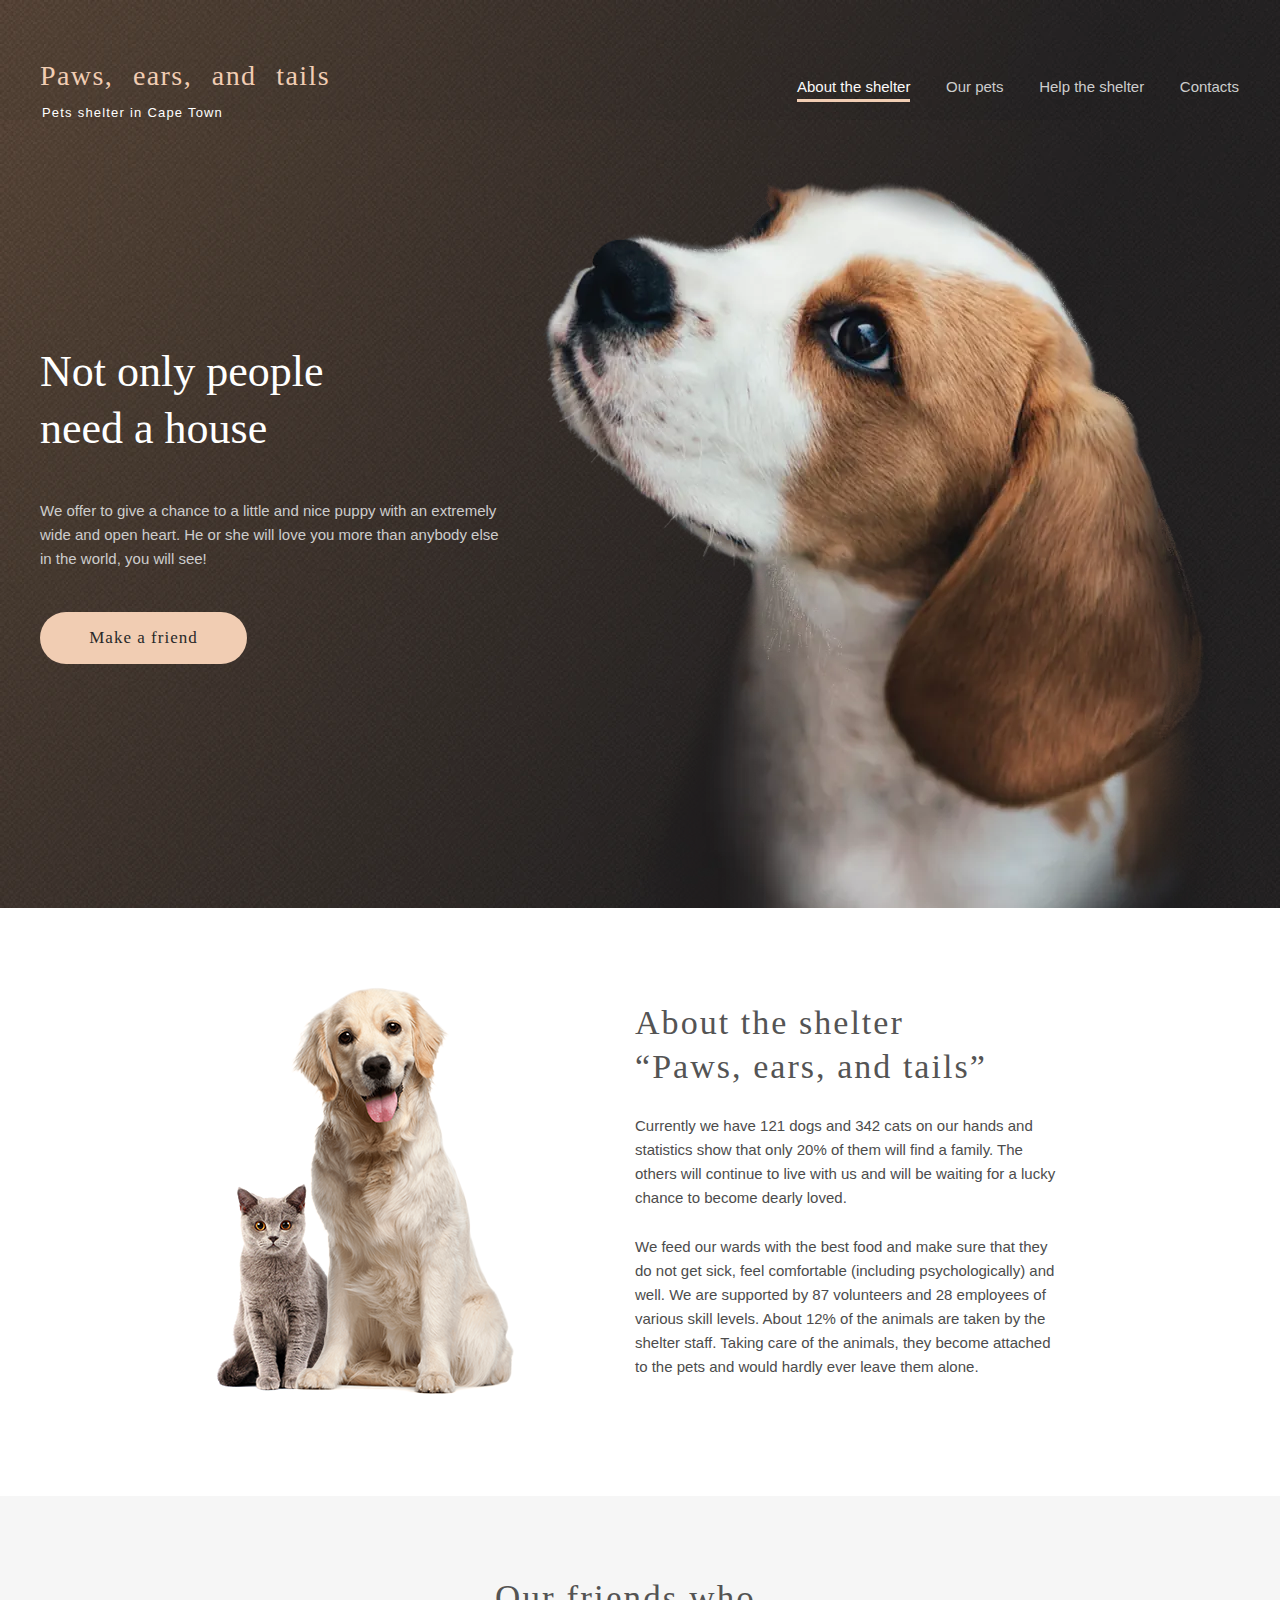
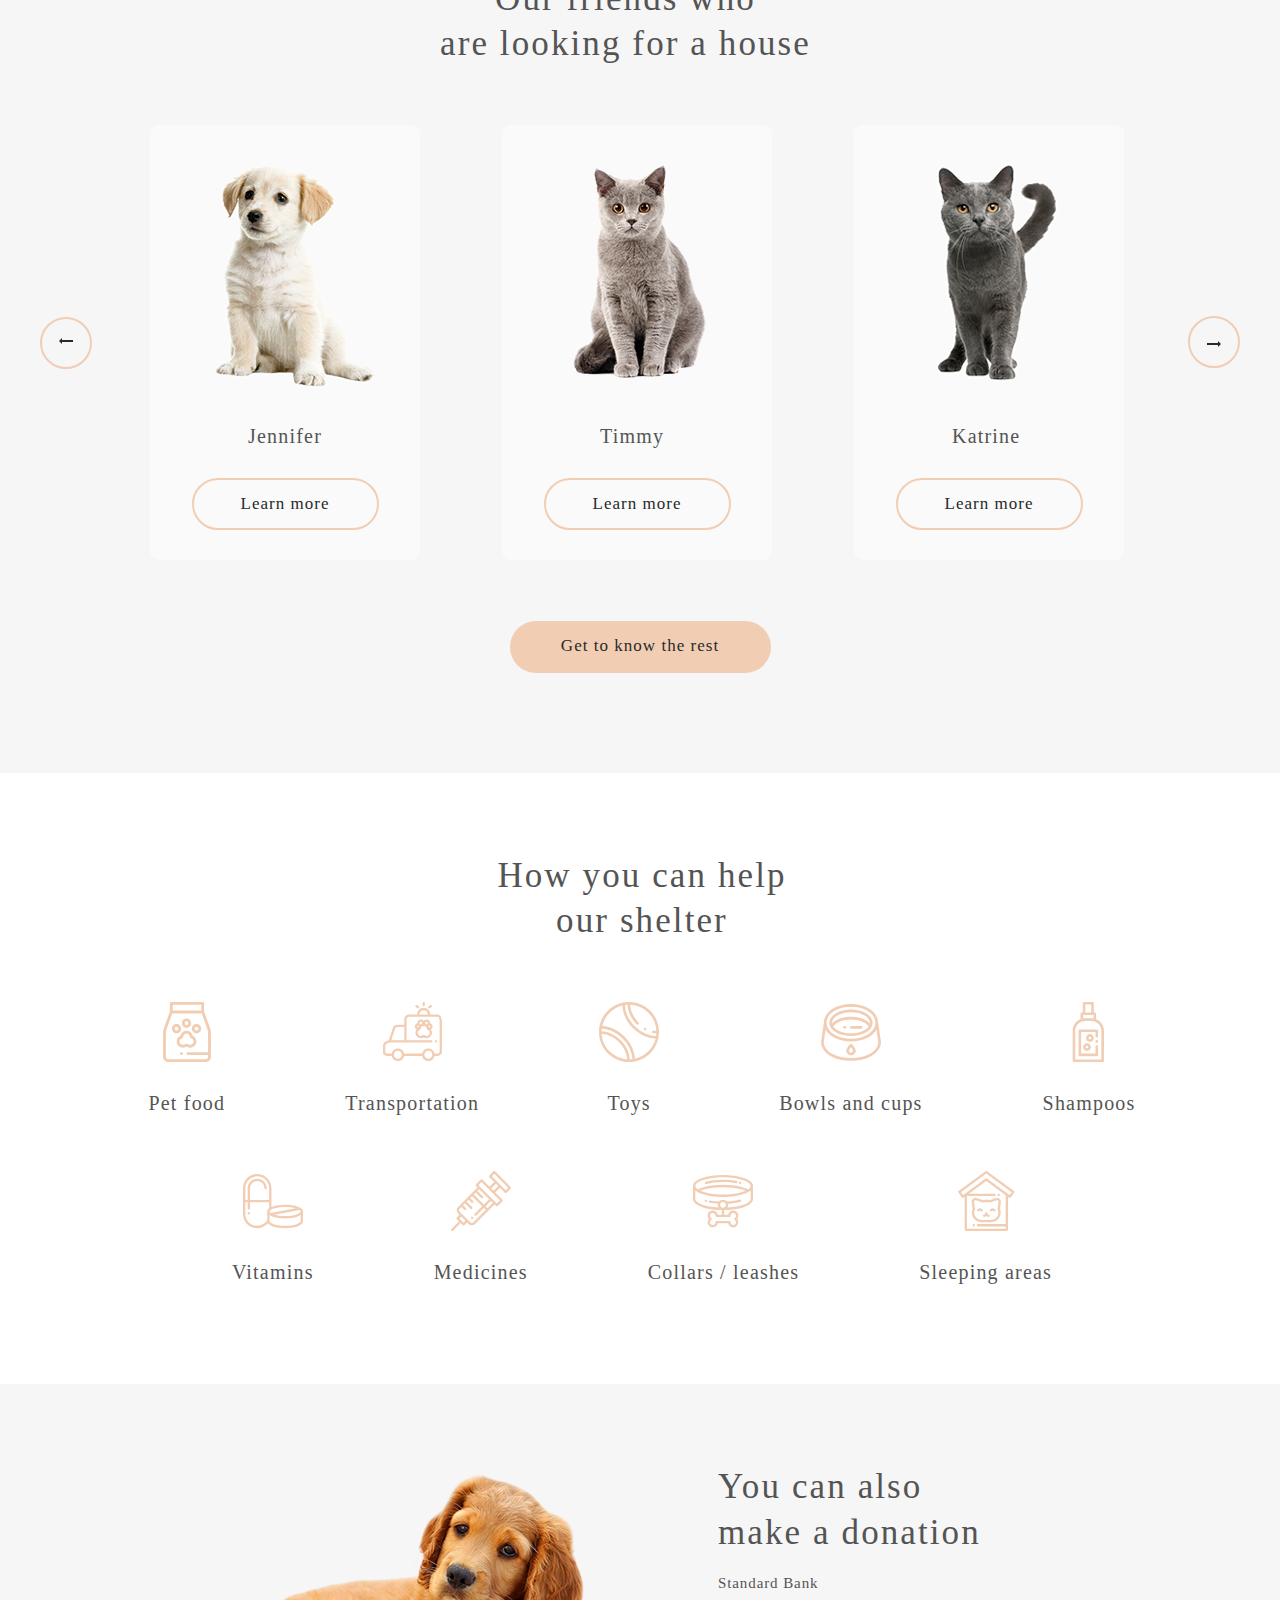
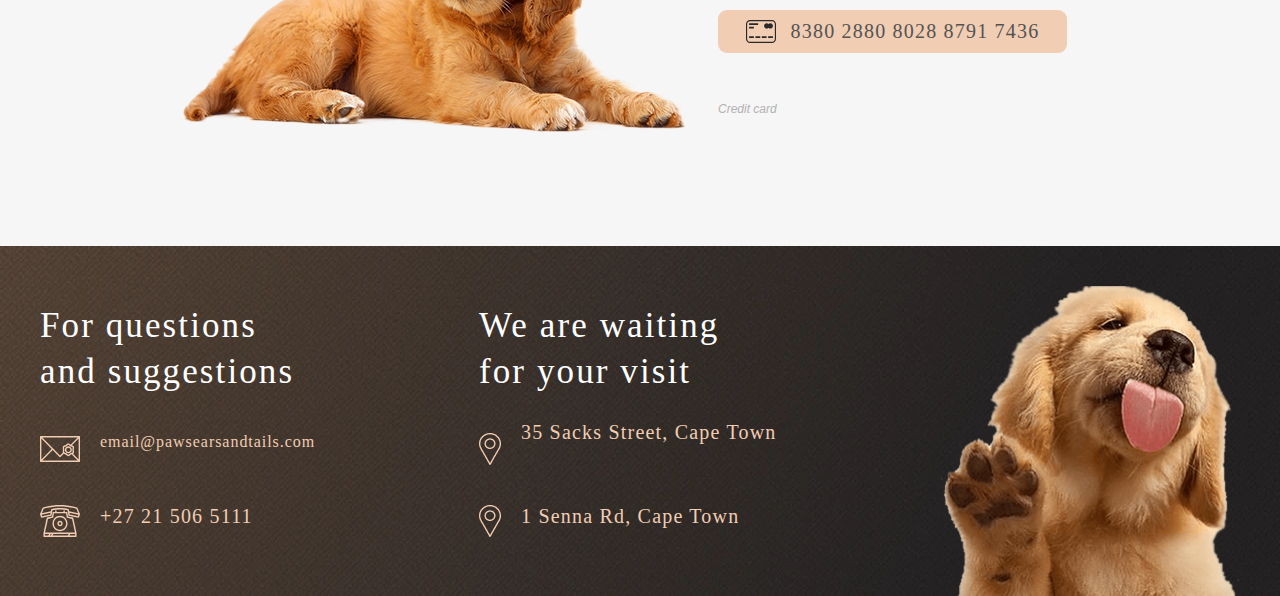
==== commit 8509f188: "fix: start screen image" ====
--- a/index.html
+++ b/index.html
@@ -70,7 +70,8 @@
                                         <li class="mobile-nav-links-item active">
                                             About the shelter
                                         </li>
-                                        <li class="mobile-nav-links-item"><a href="../pets/index.html">Our pets</a></li>
+                                        <li class="mobile-nav-links-item"><a href="./pages/pets/index.html">Our pets</a>
+                                        </li>
                                         <li class="mobile-nav-links-item"><a href="#help">Help the shelter</a></li>
                                         <li class="mobile-nav-links-item"><a href="#footer">Contacts</a></li>
                                     </ul>
--- a/pages/main/style.css
+++ b/pages/main/style.css
@@ -977,9 +977,9 @@
   gap: 82px;
 }
 
-  .email{
-    font-size: 16px;
-  }
+.email {
+  font-size: 16px;
+}
 
 /*  MEDIA  */
 /*  768+ - 1280 */
@@ -1059,6 +1059,8 @@
   .start-screen-content {
     flex-direction: column;
     margin-top: 0;
+    height: 1060px;
+
     /* display: flex;
     margin-top: 60px;
     justify-content: space-between;
@@ -1483,7 +1485,7 @@
   }
 
   .header-logo-title {
-    font-size: 24px;
+    font-size: 22px;
     letter-spacing: -0.2px;
   }
 
@@ -1798,9 +1800,11 @@
   .start-screen-image > img {
     width: 260px;
     height: 271.77px;
-    padding-top: 100px;
+    /* padding-top: 100px; */
     align-self: center;
     padding-left: 0;
+    padding-top:unset;
+    vertical-align: bottom;
   }
 
   .button-primary {
